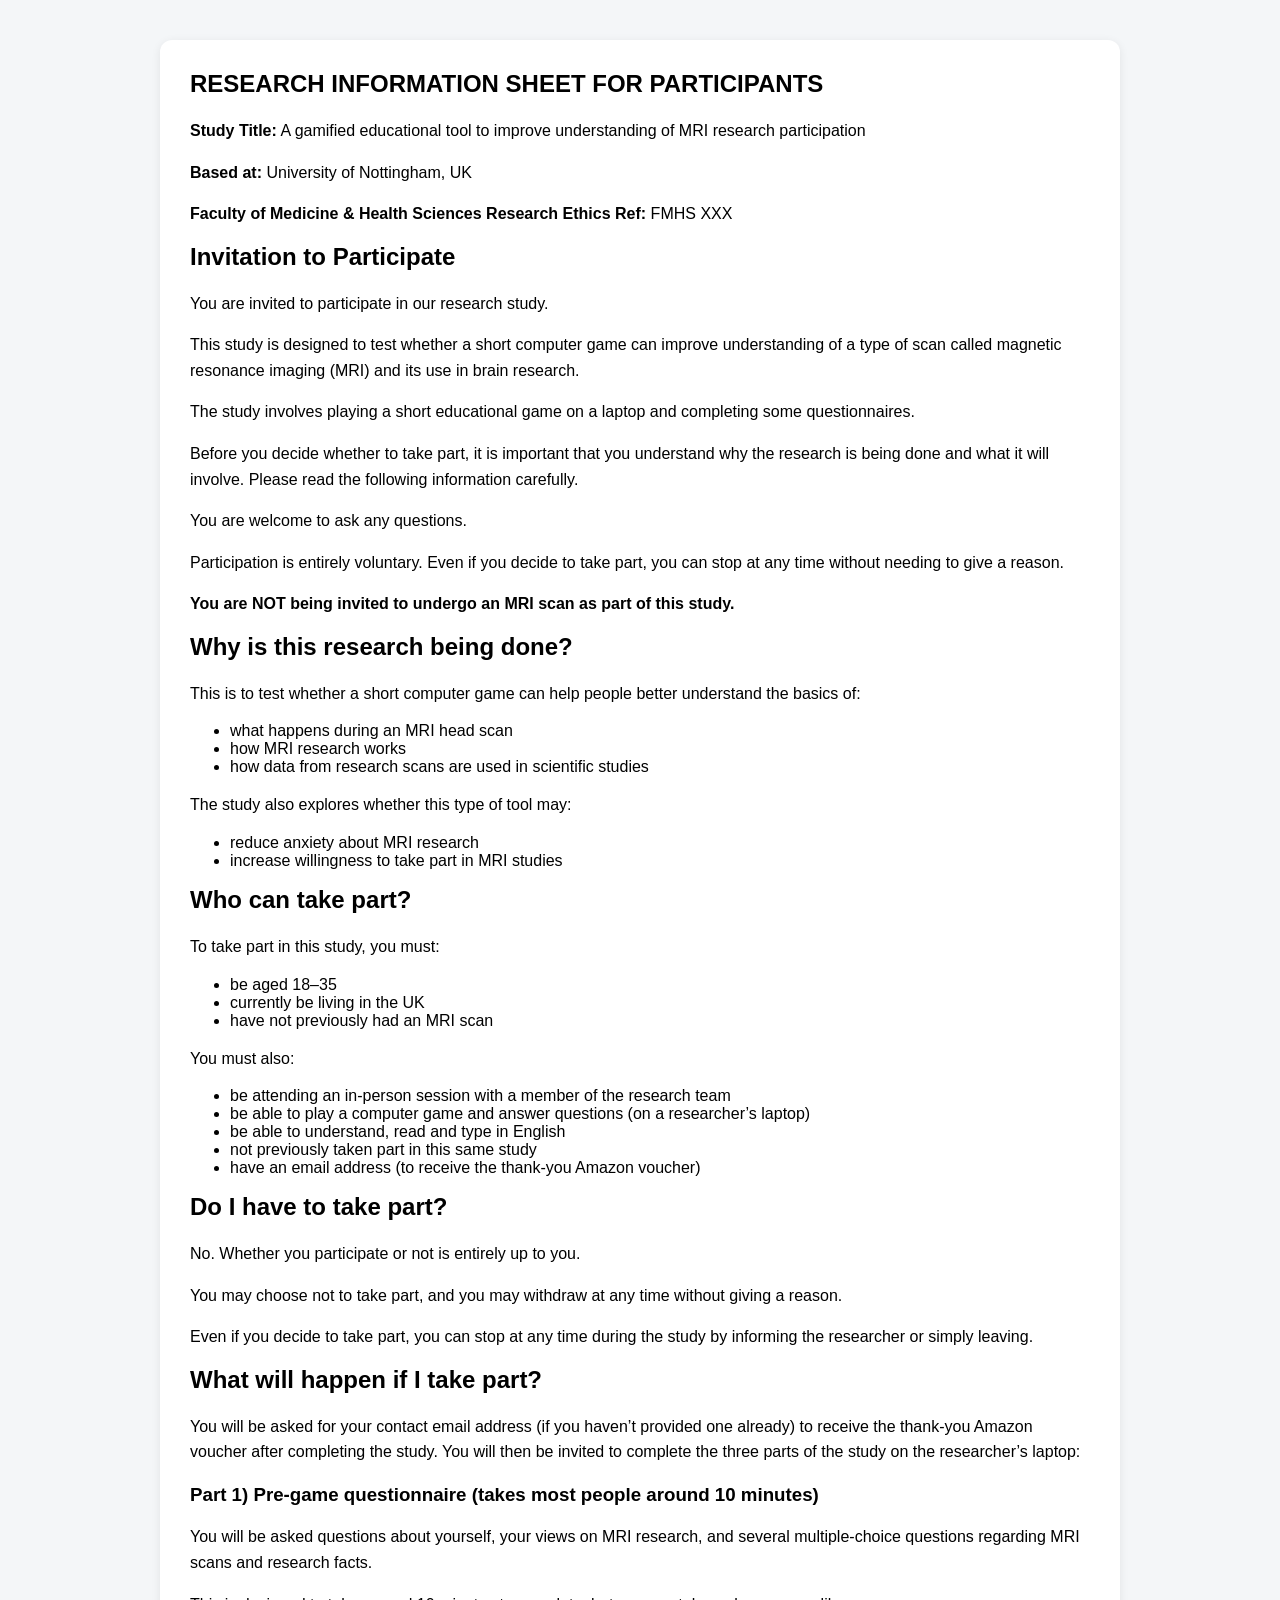
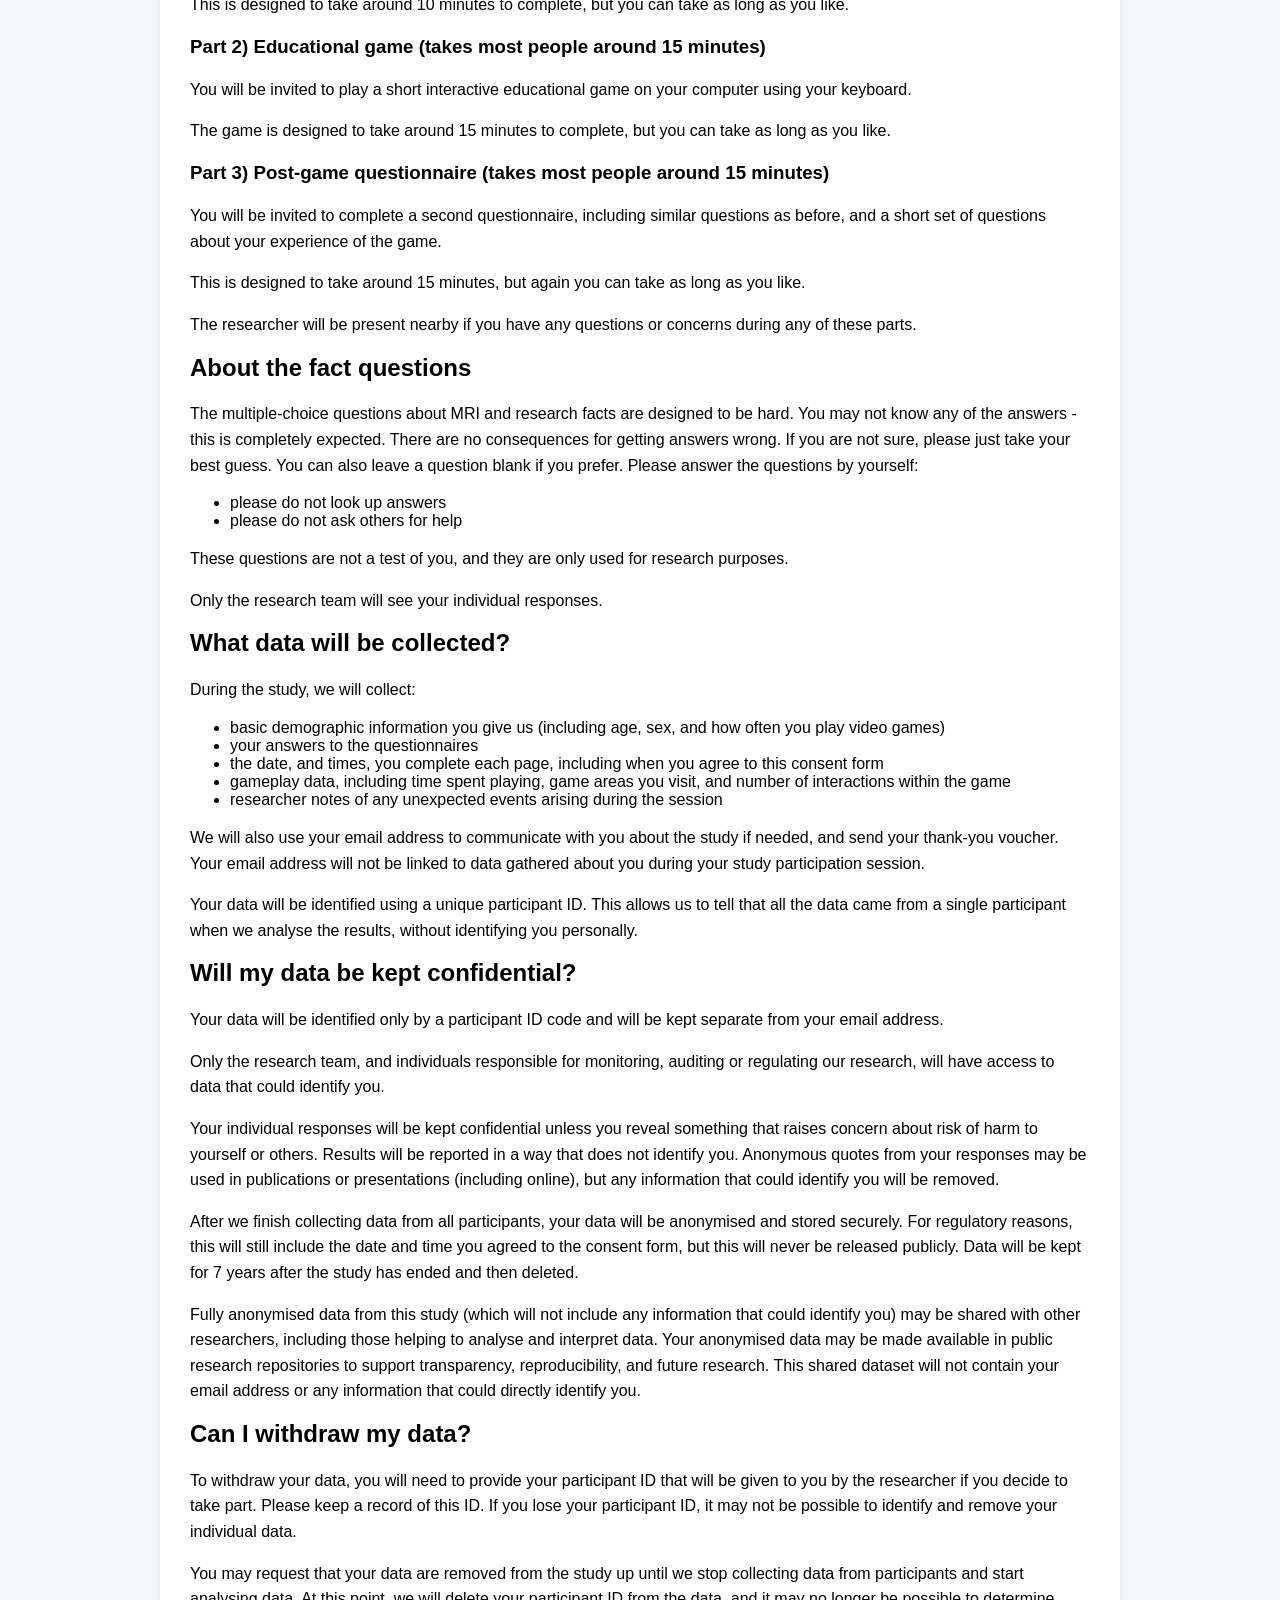
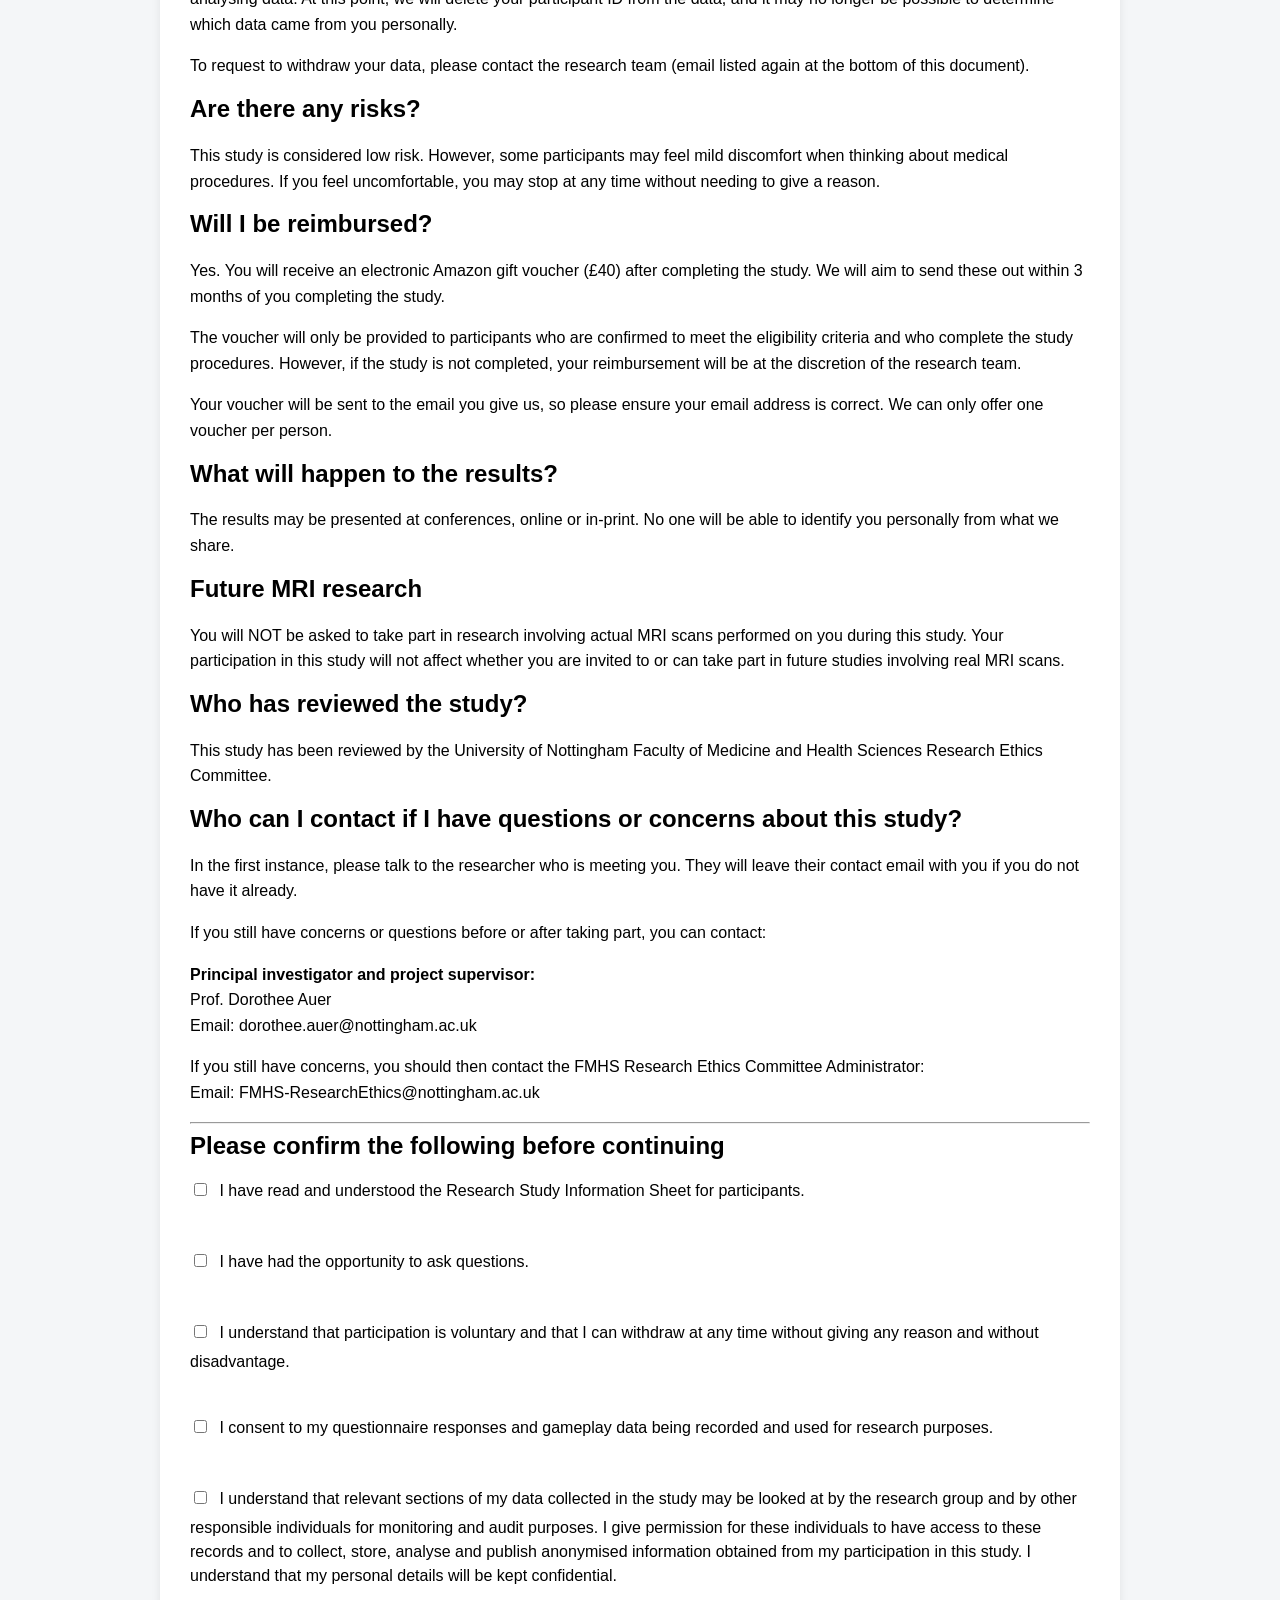
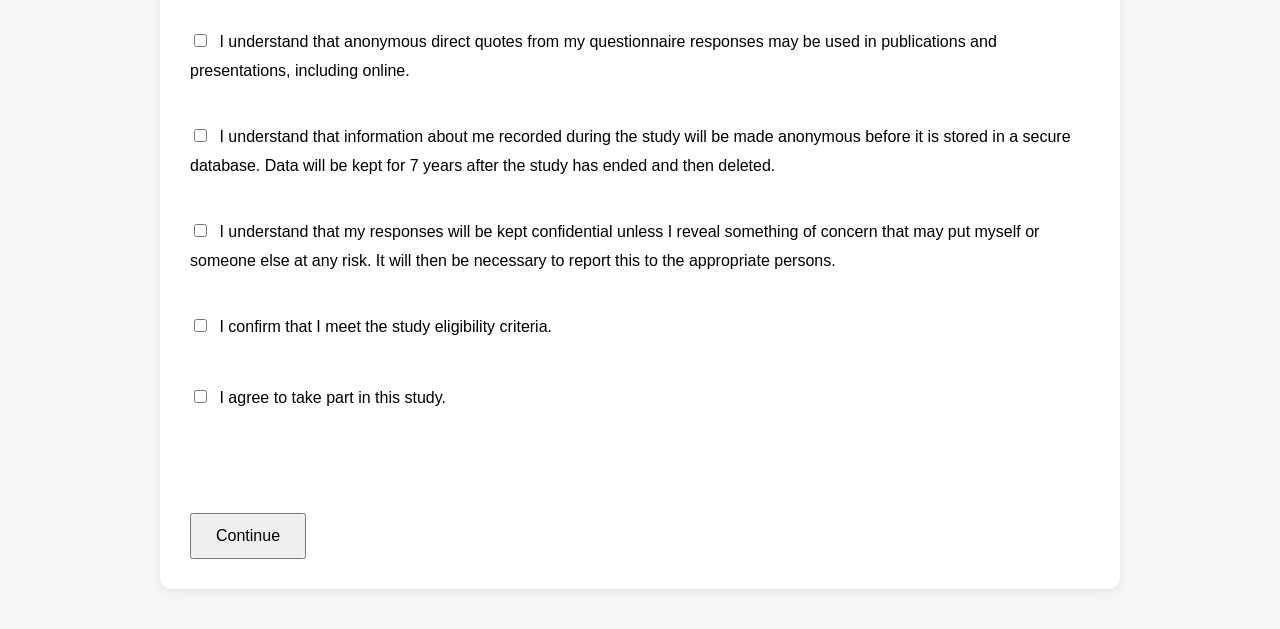
==== page2_consent.html @ d24b7938 "Add files via upload" ====
<!DOCTYPE html>
<html>
<head>
  <script src="demo-config.js"></script>
  <title>Consent Form</title>
  <link rel="stylesheet" href="styles.css">
</head>
<body>

<div class="container">

<h2>RESEARCH INFORMATION SHEET FOR PARTICIPANTS</h2>

<p><strong>Study Title:</strong> A gamified educational tool to improve understanding of MRI research participation</p>
<p><strong>Based at:</strong> University of Nottingham, UK</p>
<p><strong>Faculty of Medicine & Health Sciences Research Ethics Ref:</strong> FMHS XXX</p>

<h2>Invitation to Participate</h2>

<p>You are invited to participate in our research study.</p>

<p>This study is designed to test whether a short computer game can improve understanding of a type of scan called magnetic resonance imaging (MRI) and its use in brain research.</p>

<p>The study involves playing a short educational game on a laptop and completing some questionnaires.</p>

<p>Before you decide whether to take part, it is important that you understand why the research is being done and what it will involve. Please read the following information carefully.</p>

<p>You are welcome to ask any questions.</p>

<p>Participation is entirely voluntary. Even if you decide to take part, you can stop at any time without needing to give a reason.</p>

<p><strong>You are NOT being invited to undergo an MRI scan as part of this study.</strong></p>

<h2>Why is this research being done?</h2>

<p>This is to test whether a short computer game can help people better understand the basics of:</p>

<ul>
  <li>what happens during an MRI head scan</li>
  <li>how MRI research works</li>
  <li>how data from research scans are used in scientific studies</li>
</ul>

<p>The study also explores whether this type of tool may:</p>

<ul>
  <li>reduce anxiety about MRI research</li>
  <li>increase willingness to take part in MRI studies</li>
</ul>

<h2>Who can take part?</h2>

<p>To take part in this study, you must:</p>

<ul>
  <li>be aged 18–35</li>
  <li>currently be living in the UK</li>
  <li>have not previously had an MRI scan</li>
</ul>

<p>You must also:</p>

<ul>
  <li>be attending an in-person session with a member of the research team</li>
  <li>be able to play a computer game and answer questions (on a researcher’s laptop)</li>
  <li>be able to understand, read and type in English</li>
  <li>not previously taken part in this same study</li>
  <li>have an email address (to receive the thank-you Amazon voucher)</li>
</ul>

<h2>Do I have to take part?</h2>

<p>No. Whether you participate or not is entirely up to you.</p>

<p>You may choose not to take part, and you may withdraw at any time without giving a reason.</p>

<p>Even if you decide to take part, you can stop at any time during the study by informing the researcher or simply leaving.</p>

<h2>What will happen if I take part?</h2>

<p>You will be asked for your contact email address (if you haven’t provided one already) to receive the thank-you Amazon voucher after completing the study. You will then be invited to complete the three parts of the study on the researcher’s laptop:</p>

<h3>Part 1) Pre-game questionnaire (takes most people around 10 minutes)</h3>

<p>You will be asked questions about yourself, your views on MRI research, and several multiple-choice questions regarding MRI scans and research facts.</p>

<p>This is designed to take around 10 minutes to complete, but you can take as long as you like.</p>

<h3>Part 2) Educational game (takes most people around 15 minutes)</h3>

<p>You will be invited to play a short interactive educational game on your computer using your keyboard.</p>

<p>The game is designed to take around 15 minutes to complete, but you can take as long as you like.</p>

<h3>Part 3) Post-game questionnaire (takes most people around 15 minutes)</h3>

<p>You will be invited to complete a second questionnaire, including similar questions as before, and a short set of questions about your experience of the game.</p>

<p>This is designed to take around 15 minutes, but again you can take as long as you like.</p>

<p>The researcher will be present nearby if you have any questions or concerns during any of these parts.</p>

<h2>About the fact questions</h2>

<p>The multiple-choice questions about MRI and research facts are designed to be hard. You may not know any of the answers - this is completely expected. There are no consequences for getting answers wrong. If you are not sure, please just take your best guess. You can also leave a question blank if you prefer. Please answer the questions by yourself:</p>

<ul>
  <li>please do not look up answers</li>
  <li>please do not ask others for help</li>
</ul>

<p>These questions are not a test of you, and they are only used for research purposes.</p>

<p>Only the research team will see your individual responses.</p>

<h2>What data will be collected?</h2>

<p>During the study, we will collect:</p>

<ul>
  <li>basic demographic information you give us (including age, sex, and how often you play video games)</li>
  <li>your answers to the questionnaires</li>
  <li>the date, and times, you complete each page, including when you agree to this consent form</li>
  <li>gameplay data, including time spent playing, game areas you visit, and number of interactions within the game</li>
  <li>researcher notes of any unexpected events arising during the session</li>
</ul>

<p>We will also use your email address to communicate with you about the study if needed, and send your thank-you voucher. Your email address will not be linked to data gathered about you during your study participation session.</p>

<p>Your data will be identified using a unique participant ID. This allows us to tell that all the data came from a single participant when we analyse the results, without identifying you personally.</p>

<h2>Will my data be kept confidential?</h2>

<p>Your data will be identified only by a participant ID code and will be kept separate from your email address.</p>

<p>Only the research team, and individuals responsible for monitoring, auditing or regulating our research, will have access to data that could identify you.</p>

<p>Your individual responses will be kept confidential unless you reveal something that raises concern about risk of harm to yourself or others. Results will be reported in a way that does not identify you. Anonymous quotes from your responses may be used in publications or presentations (including online), but any information that could identify you will be removed.</p>

<p>After we finish collecting data from all participants, your data will be anonymised and stored securely. For regulatory reasons, this will still include the date and time you agreed to the consent form, but this will never be released publicly. Data will be kept for 7 years after the study has ended and then deleted.</p>

<p>Fully anonymised data from this study (which will not include any information that could identify you) may be shared with other researchers, including those helping to analyse and interpret data. Your anonymised data may be made available in public research repositories to support transparency, reproducibility, and future research. This shared dataset will not contain your email address or any information that could directly identify you.</p>

<h2>Can I withdraw my data?</h2>

<p>To withdraw your data, you will need to provide your participant ID that will be given to you by the researcher if you decide to take part. Please keep a record of this ID. If you lose your participant ID, it may not be possible to identify and remove your individual data.</p>

<p>You may request that your data are removed from the study up until we stop collecting data from participants and start analysing data. At this point, we will delete your participant ID from the data, and it may no longer be possible to determine which data came from you personally.</p>

<p>To request to withdraw your data, please contact the research team (email listed again at the bottom of this document).</p>

<h2>Are there any risks?</h2>

<p>This study is considered low risk. However, some participants may feel mild discomfort when thinking about medical procedures. If you feel uncomfortable, you may stop at any time without needing to give a reason.</p>

<h2>Will I be reimbursed?</h2>

<p>Yes. You will receive an electronic Amazon gift voucher (£40) after completing the study. We will aim to send these out within 3 months of you completing the study.</p>

<p>The voucher will only be provided to participants who are confirmed to meet the eligibility criteria and who complete the study procedures. However, if the study is not completed, your reimbursement will be at the discretion of the research team.</p>

<p>Your voucher will be sent to the email you give us, so please ensure your email address is correct. We can only offer one voucher per person.</p>

<h2>What will happen to the results?</h2>

<p>The results may be presented at conferences, online or in-print. No one will be able to identify you personally from what we share.</p>

<h2>Future MRI research</h2>

<p>You will NOT be asked to take part in research involving actual MRI scans performed on you during this study. Your participation in this study will not affect whether you are invited to or can take part in future studies involving real MRI scans.</p>

<h2>Who has reviewed the study?</h2>

<p>This study has been reviewed by the University of Nottingham Faculty of Medicine and Health Sciences Research Ethics Committee.</p>

<h2>Who can I contact if I have questions or concerns about this study?</h2>

<p>In the first instance, please talk to the researcher who is meeting you. They will leave their contact email with you if you do not have it already.</p>

<p>If you still have concerns or questions before or after taking part, you can contact:</p>

<p><strong>Principal investigator and project supervisor:</strong><br>
Prof. Dorothee Auer<br>
Email: dorothee.auer@nottingham.ac.uk</p>

<p>If you still have concerns, you should then contact the FMHS Research Ethics Committee Administrator:<br>
Email: FMHS-ResearchEthics@nottingham.ac.uk</p>

<hr>

<h2>Please confirm the following before continuing</h2>

<label><input type="checkbox" class="consent-box"> I have read and understood the Research Study Information Sheet for participants.</label><br><br>
<label><input type="checkbox" class="consent-box"> I have had the opportunity to ask questions.</label><br><br>
<label><input type="checkbox" class="consent-box"> I understand that participation is voluntary and that I can withdraw at any time without giving any reason and without disadvantage.</label><br><br>
<label><input type="checkbox" class="consent-box"> I consent to my questionnaire responses and gameplay data being recorded and used for research purposes.</label><br><br>
<label><input type="checkbox" class="consent-box"> I understand that relevant sections of my data collected in the study may be looked at by the research group and by other responsible individuals for monitoring and audit purposes. I give permission for these individuals to have access to these records and to collect, store, analyse and publish anonymised information obtained from my participation in this study. I understand that my personal details will be kept confidential.</label><br><br>
<label><input type="checkbox" class="consent-box"> I understand that anonymous direct quotes from my questionnaire responses may be used in publications and presentations, including online.</label><br><br>
<label><input type="checkbox" class="consent-box"> I understand that information about me recorded during the study will be made anonymous before it is stored in a secure database. Data will be kept for 7 years after the study has ended and then deleted.</label><br><br>
<label><input type="checkbox" class="consent-box"> I understand that my responses will be kept confidential unless I reveal something of concern that may put myself or someone else at any risk. It will then be necessary to report this to the appropriate persons.</label><br><br>
<label><input type="checkbox" class="consent-box"> I confirm that I meet the study eligibility criteria.</label><br><br>
<label><input type="checkbox" class="consent-box"> I agree to take part in this study.</label><br><br>

<p id="error" style="color:red; min-height: 1.5em; margin-bottom: 16px;"></p>

<button onclick="continueNext()">Continue</button>

</div>

<script>
const consentBoxes = document.querySelectorAll(".consent-box");

consentBoxes.forEach(box => {
  box.addEventListener("change", () => {
    const allChecked = Array.from(consentBoxes).every(b => b.checked);
    if (allChecked) {
      document.getElementById("error").innerText = "";
    }
  });
});

async function continueNext() {
  const boxes = document.querySelectorAll(".consent-box");
  const allChecked = Array.from(boxes).every(box => box.checked);

  if (!allChecked) {
    document.getElementById("error").innerText =
      "Please read and confirm all statements before continuing. Please ask the researcher if you are not sure about anything.";
    return;
  }

  document.getElementById("error").innerText = "";

  let session = JSON.parse(localStorage.getItem("session")) || {};

  if (!session.session_uuid) {
    session.session_uuid = crypto.randomUUID();
  }

  session.participant_id = localStorage.getItem("participant_id");
  session.study_status = "consent_complete";
  session.consent = {
    completed: true,
    agreed_at: new Date().toISOString(),
    version: "v1"
  };

  localStorage.setItem("session", JSON.stringify(session));

  if (!DEMO_MODE) {
    await fetch("/save", {
      method: "POST",
      headers: {
        "Content-Type": "application/json"
      },
      body: JSON.stringify(session)
    });
  } else {
    console.log("Demo mode: step not saved.");
  }

  window.location.href = "page3_demographics.html";
}
</script>

</body>
</html>
---- styles.css ----
body {
  font-family: Arial, sans-serif;
  background: #F4F6F8;
  margin: 0;
  padding: 40px 20px;
  display: flex;
  justify-content: center;
}

.container {
  background: white;
  max-width: 900px;
  width: 100%;
  padding: 30px;
  border-radius: 12px;
  box-shadow: 0 2px 10px rgba(0, 0, 0, 0.08);
}

h1, h2 {
  margin-top: 0;
}

p {
  line-height: 1.6;
}

label {
  display: block;
  line-height: 1.5;
  margin-bottom: 6px;
}

button {
  padding: 12px 24px;
  font-size: 16px;
  cursor: pointer;
}

input,
select {
  padding: 8px;
  font-size: 16px;
  margin-top: 4px;
  margin-bottom: 12px;
  width: 100%;
  max-width: 400px;
  box-sizing: border-box;
}

textarea {
  padding: 8px;
  font-size: 16px;
  margin-top: 4px;
  margin-bottom: 12px;
  width: 100%;
  max-width: 100%;
  box-sizing: border-box;
  resize: vertical;
}

#error {
  color: red;
  min-height: 1.5em;
  margin-bottom: 16px;
}

input[type="radio"],
input[type="checkbox"] {
  width: auto;
  max-width: none;
  margin-right: 8px;
}
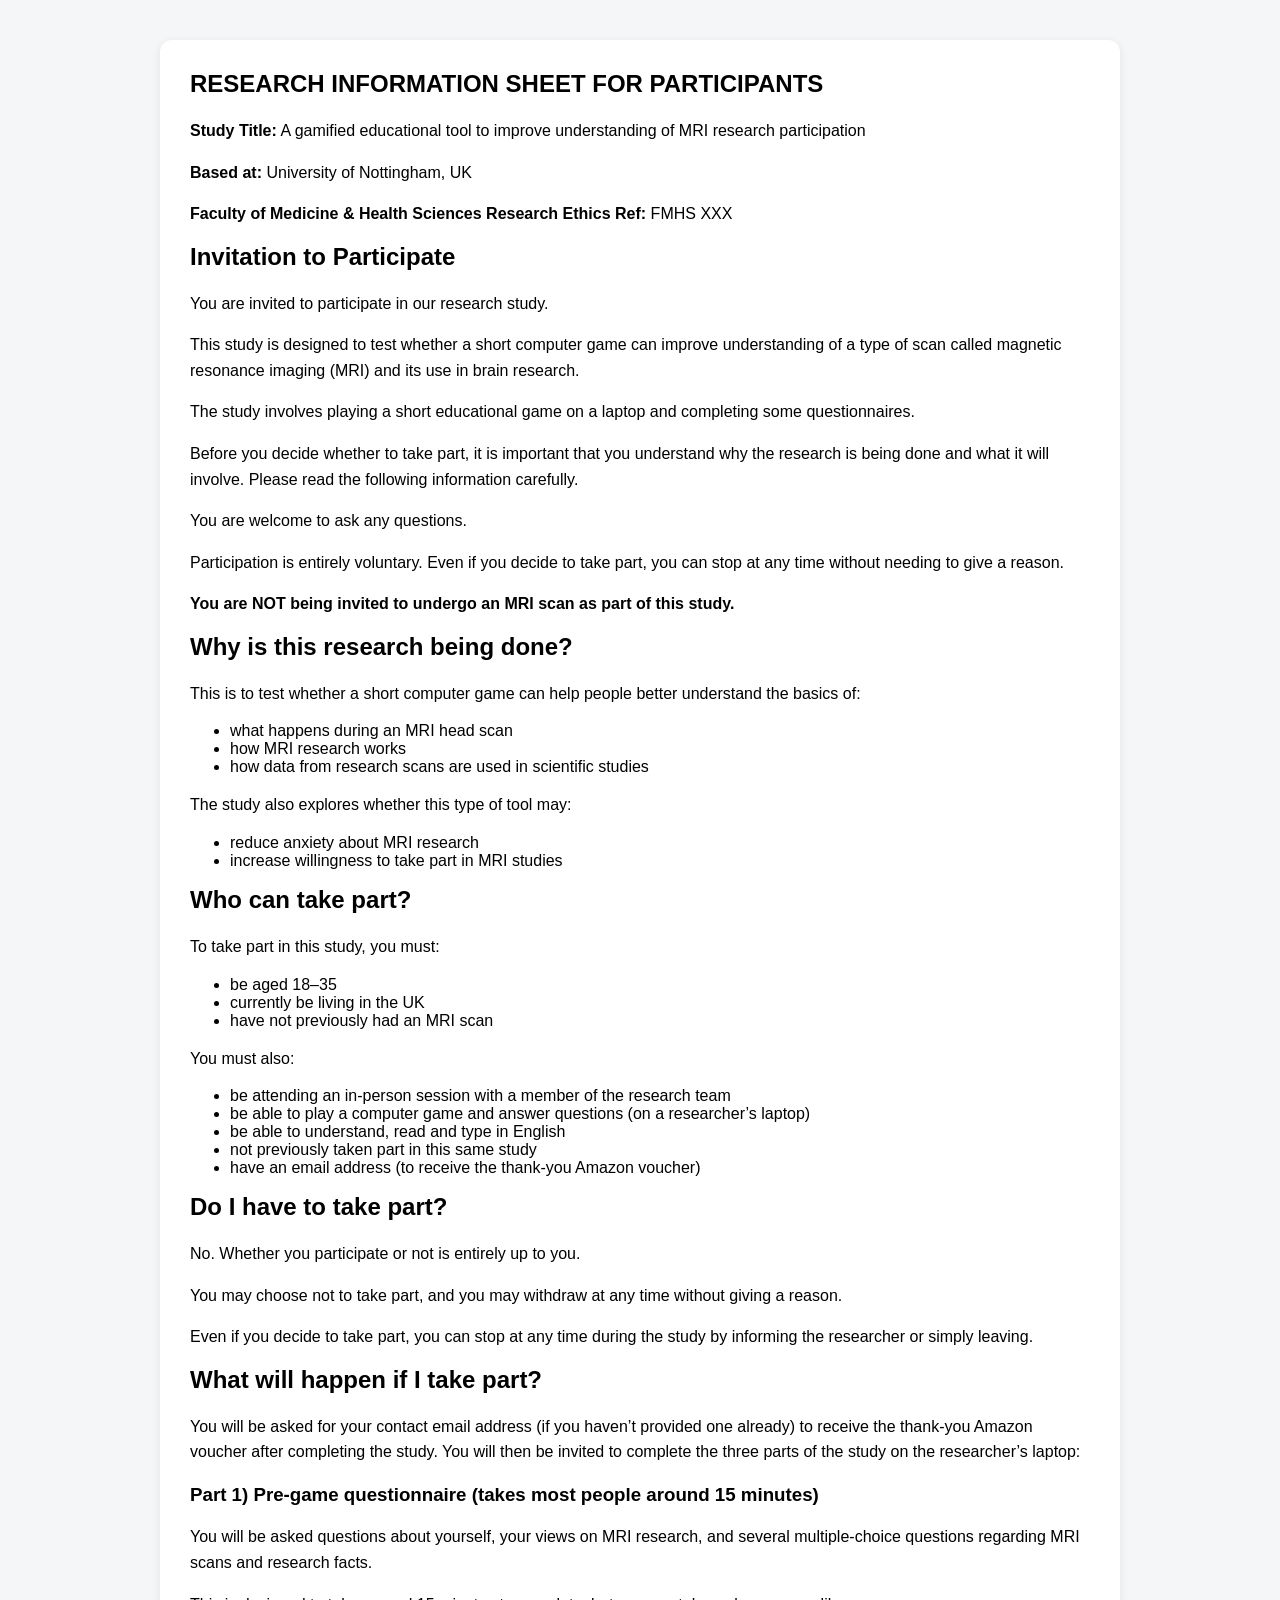
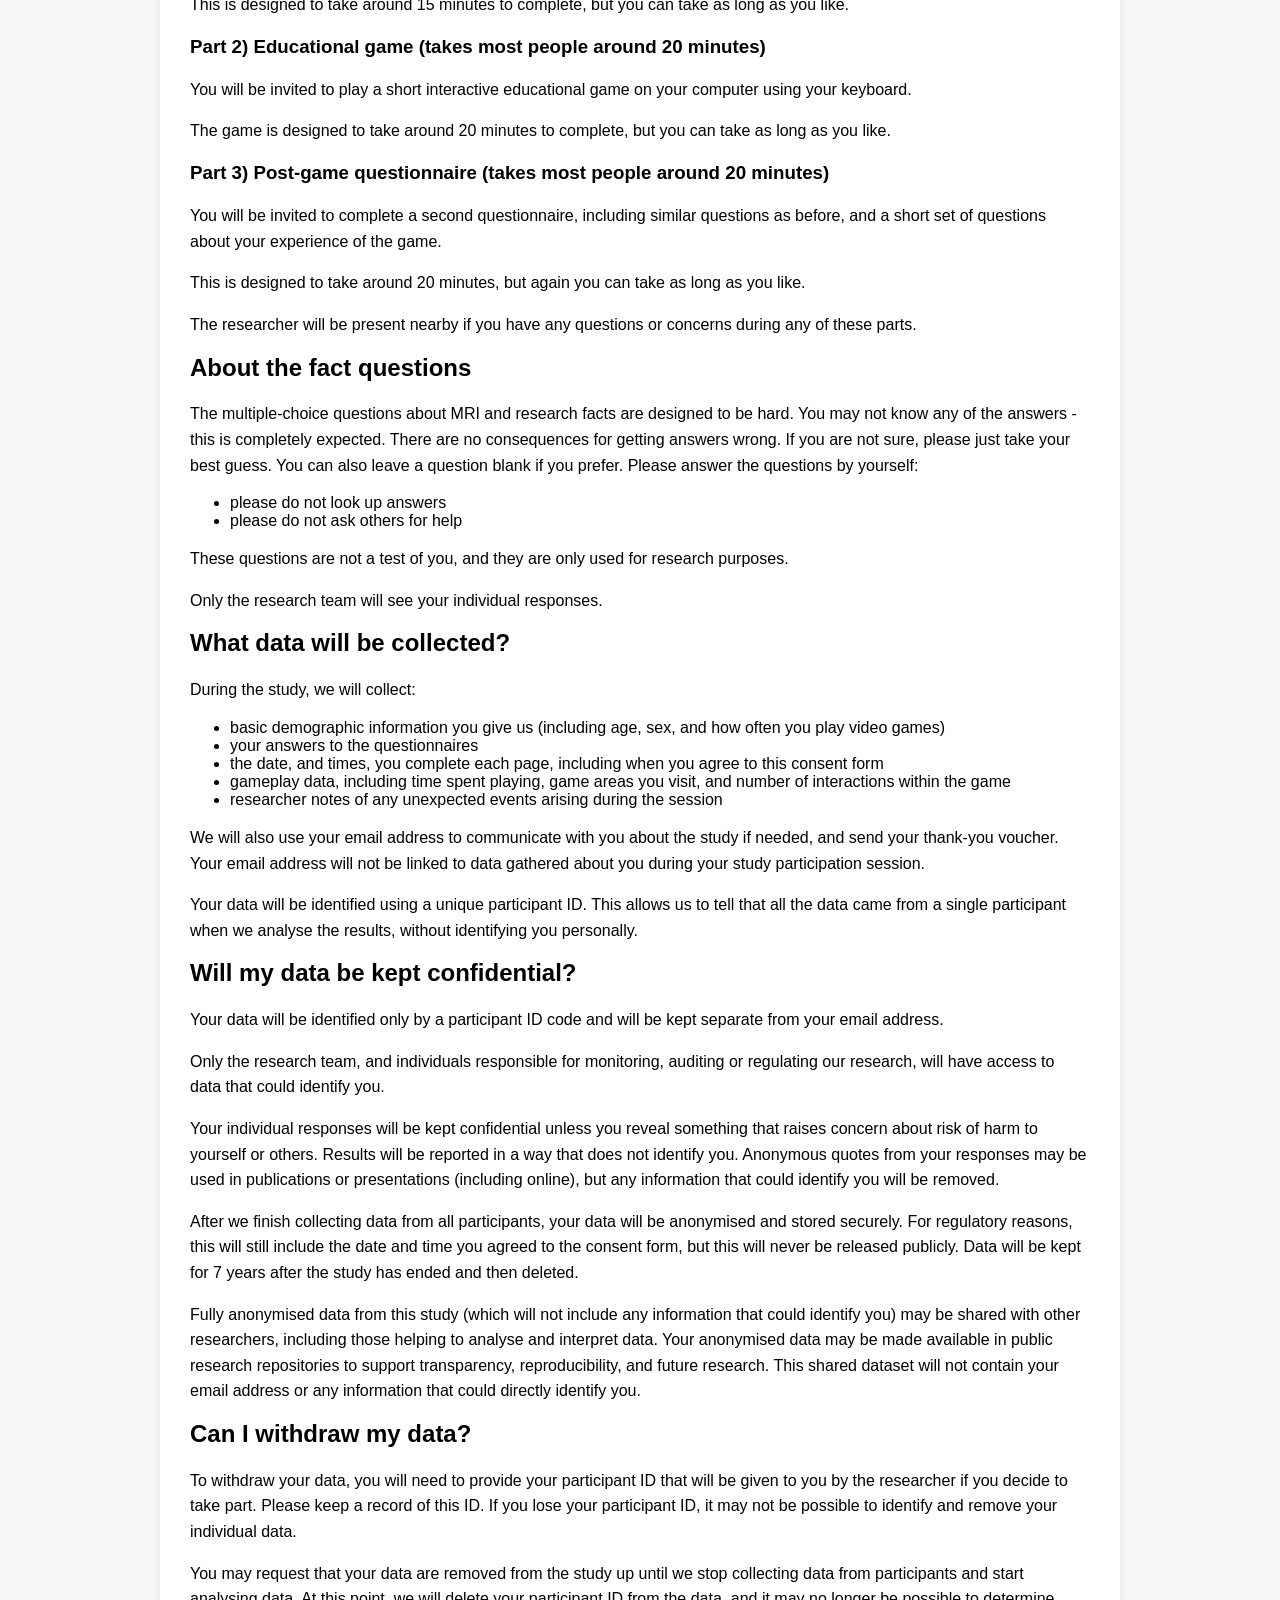
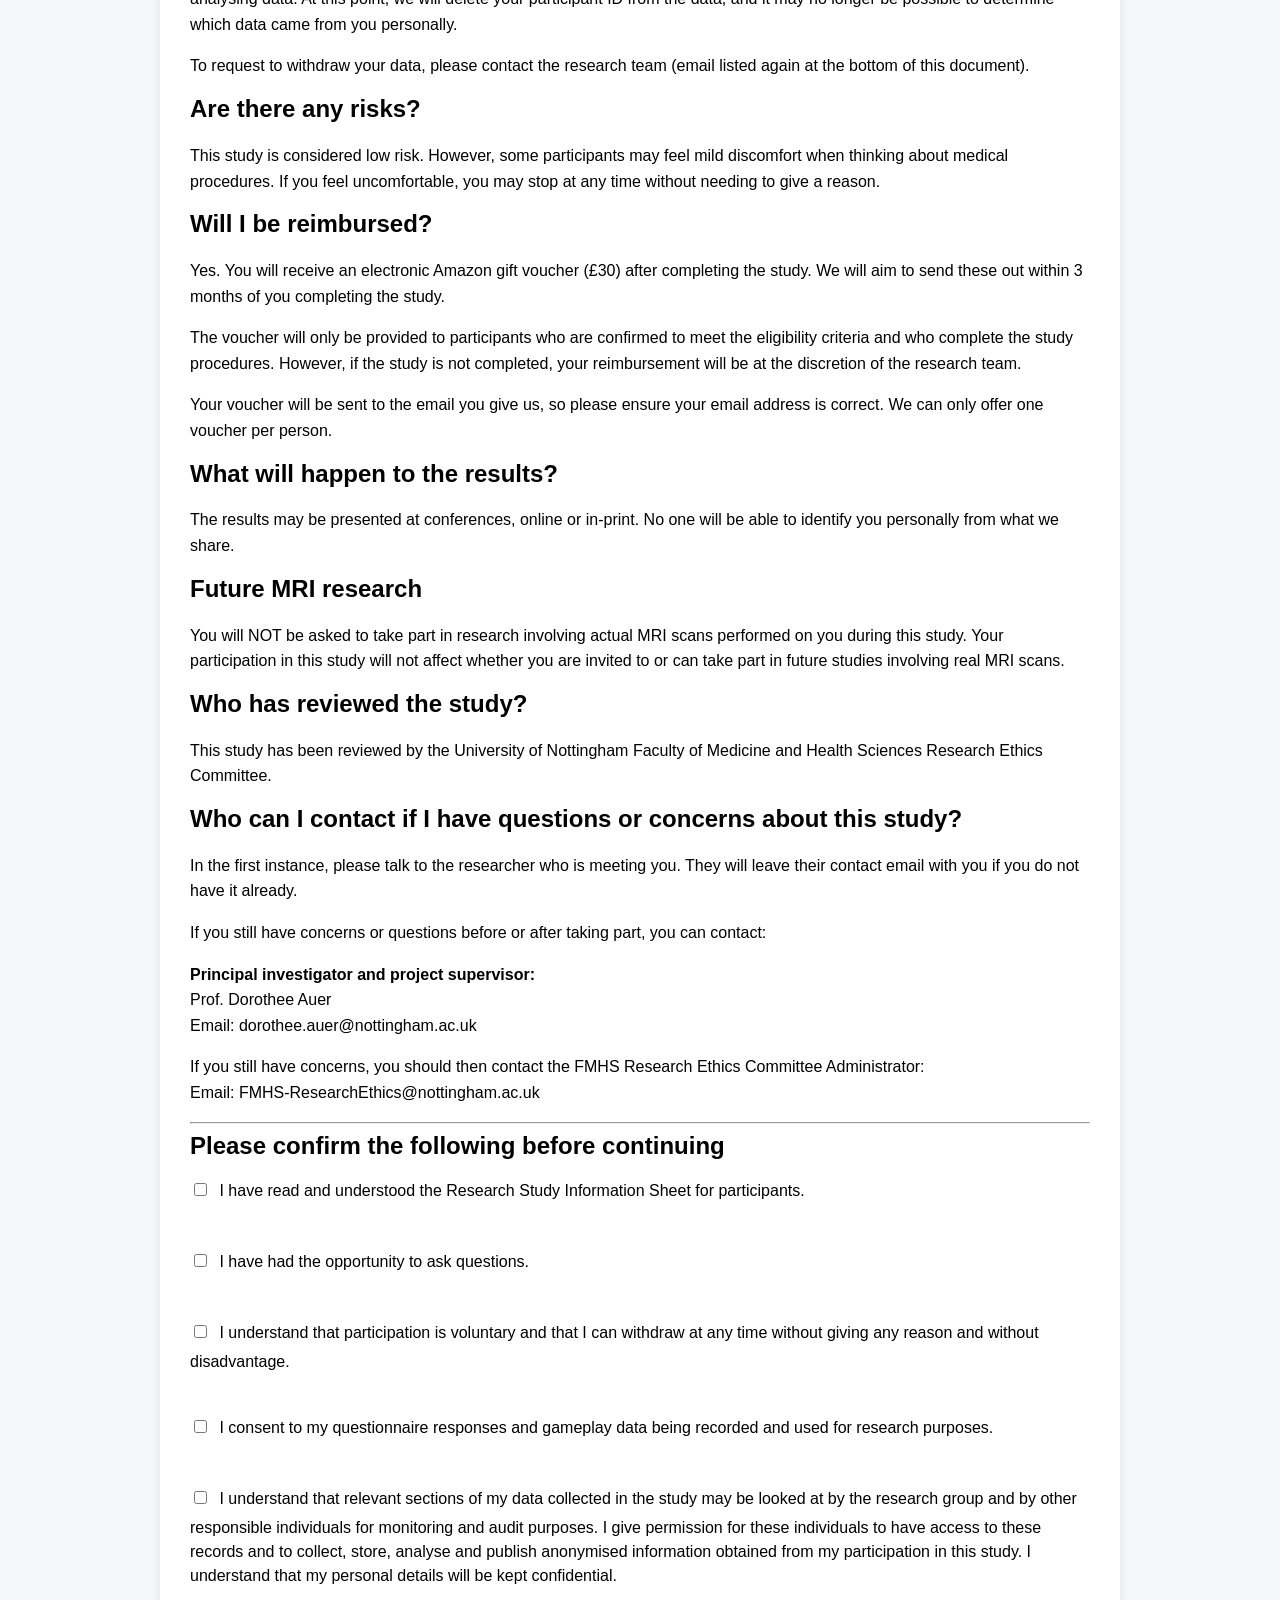
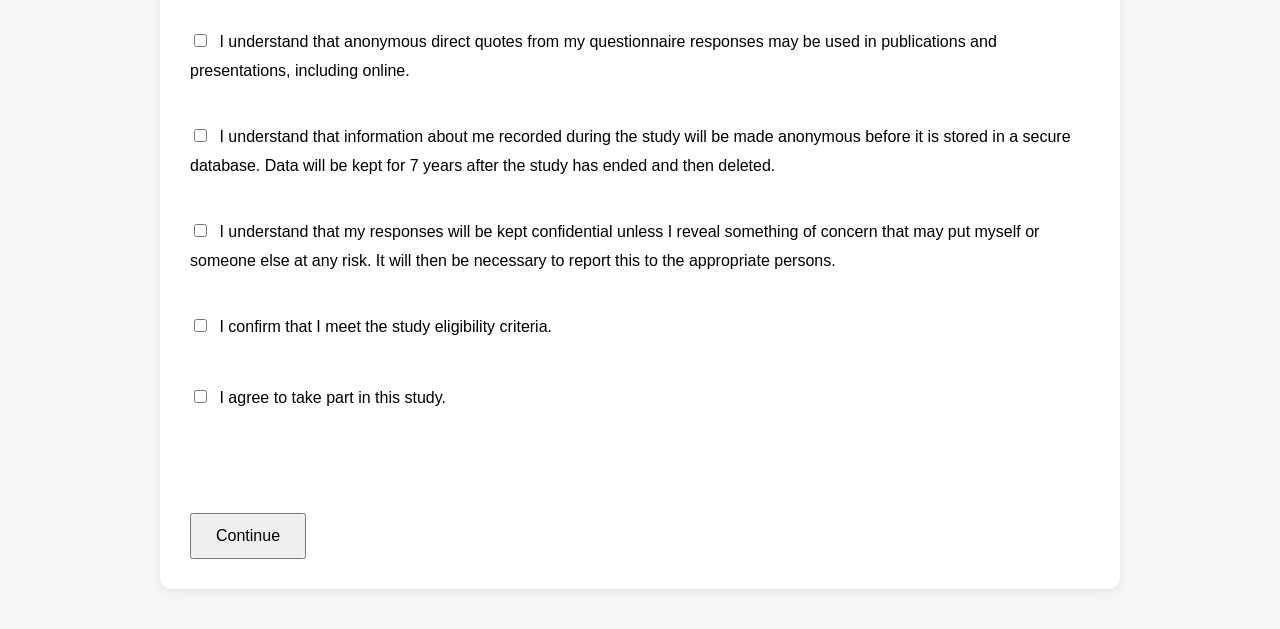
==== commit fd220fdd: "Updated consent form" ====
--- a/page2_consent.html
+++ b/page2_consent.html
@@ -80,23 +80,23 @@
 
 <p>You will be asked for your contact email address (if you haven’t provided one already) to receive the thank-you Amazon voucher after completing the study. You will then be invited to complete the three parts of the study on the researcher’s laptop:</p>
 
-<h3>Part 1) Pre-game questionnaire (takes most people around 10 minutes)</h3>
+<h3>Part 1) Pre-game questionnaire (takes most people around 15 minutes)</h3>
 
 <p>You will be asked questions about yourself, your views on MRI research, and several multiple-choice questions regarding MRI scans and research facts.</p>
 
-<p>This is designed to take around 10 minutes to complete, but you can take as long as you like.</p>
-
-<h3>Part 2) Educational game (takes most people around 15 minutes)</h3>
+<p>This is designed to take around 15 minutes to complete, but you can take as long as you like.</p>
+
+<h3>Part 2) Educational game (takes most people around 20 minutes)</h3>
 
 <p>You will be invited to play a short interactive educational game on your computer using your keyboard.</p>
 
-<p>The game is designed to take around 15 minutes to complete, but you can take as long as you like.</p>
-
-<h3>Part 3) Post-game questionnaire (takes most people around 15 minutes)</h3>
+<p>The game is designed to take around 20 minutes to complete, but you can take as long as you like.</p>
+
+<h3>Part 3) Post-game questionnaire (takes most people around 20 minutes)</h3>
 
 <p>You will be invited to complete a second questionnaire, including similar questions as before, and a short set of questions about your experience of the game.</p>
 
-<p>This is designed to take around 15 minutes, but again you can take as long as you like.</p>
+<p>This is designed to take around 20 minutes, but again you can take as long as you like.</p>
 
 <p>The researcher will be present nearby if you have any questions or concerns during any of these parts.</p>
 
@@ -155,7 +155,7 @@
 
 <h2>Will I be reimbursed?</h2>
 
-<p>Yes. You will receive an electronic Amazon gift voucher (£40) after completing the study. We will aim to send these out within 3 months of you completing the study.</p>
+<p>Yes. You will receive an electronic Amazon gift voucher (£30) after completing the study. We will aim to send these out within 3 months of you completing the study.</p>
 
 <p>The voucher will only be provided to participants who are confirmed to meet the eligibility criteria and who complete the study procedures. However, if the study is not completed, your reimbursement will be at the discretion of the research team.</p>
 
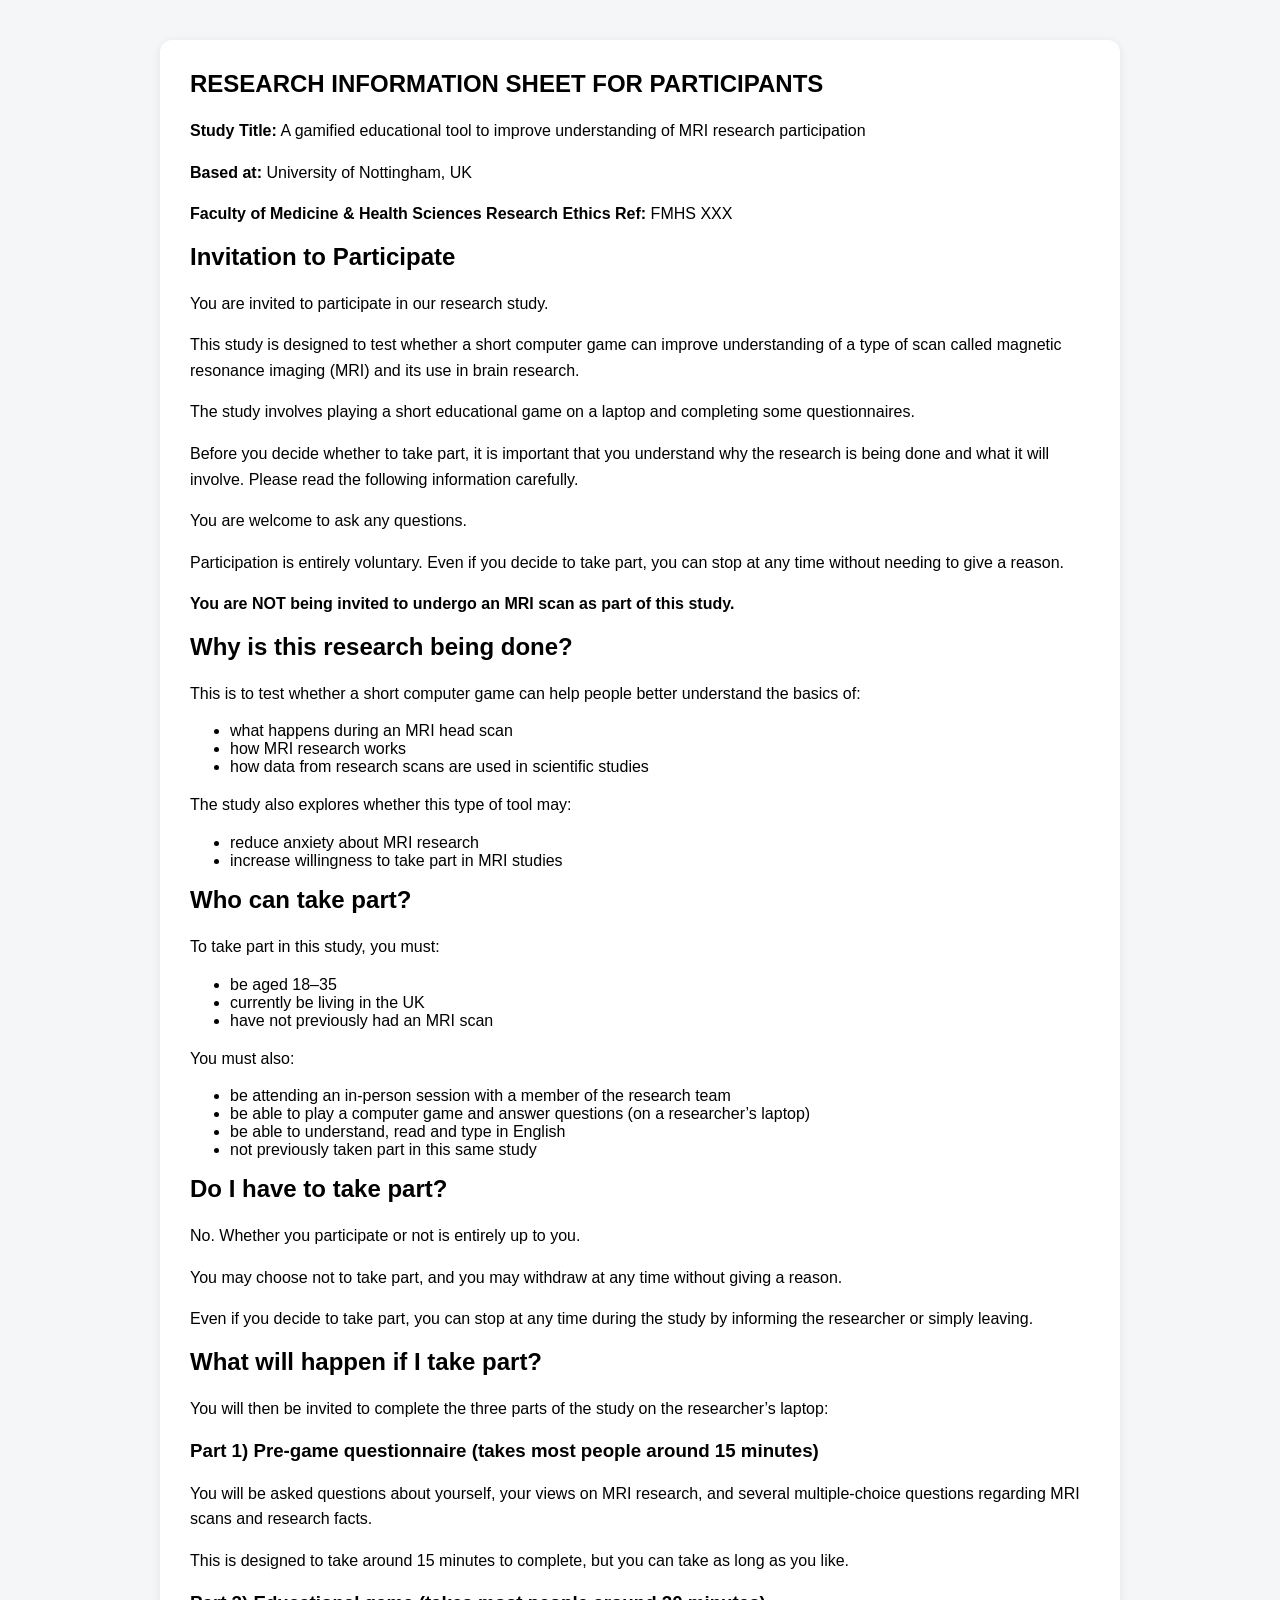
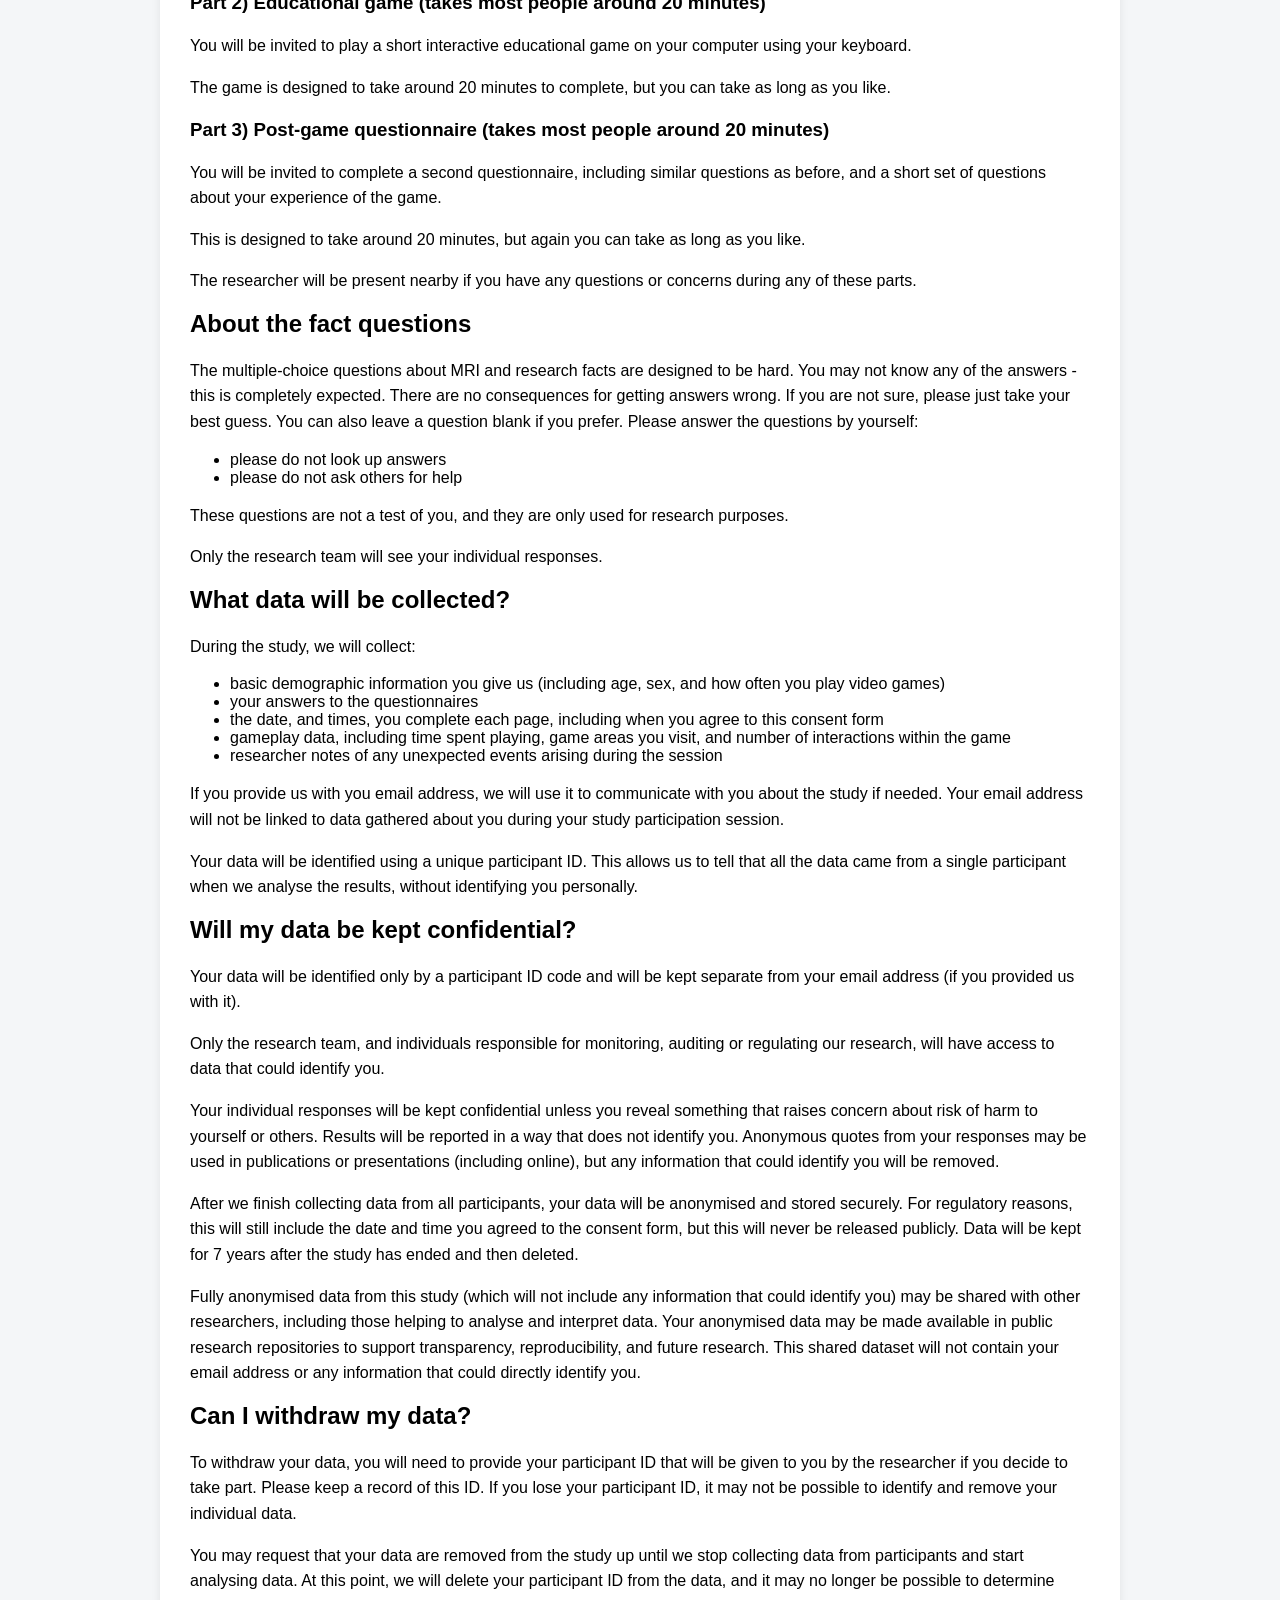
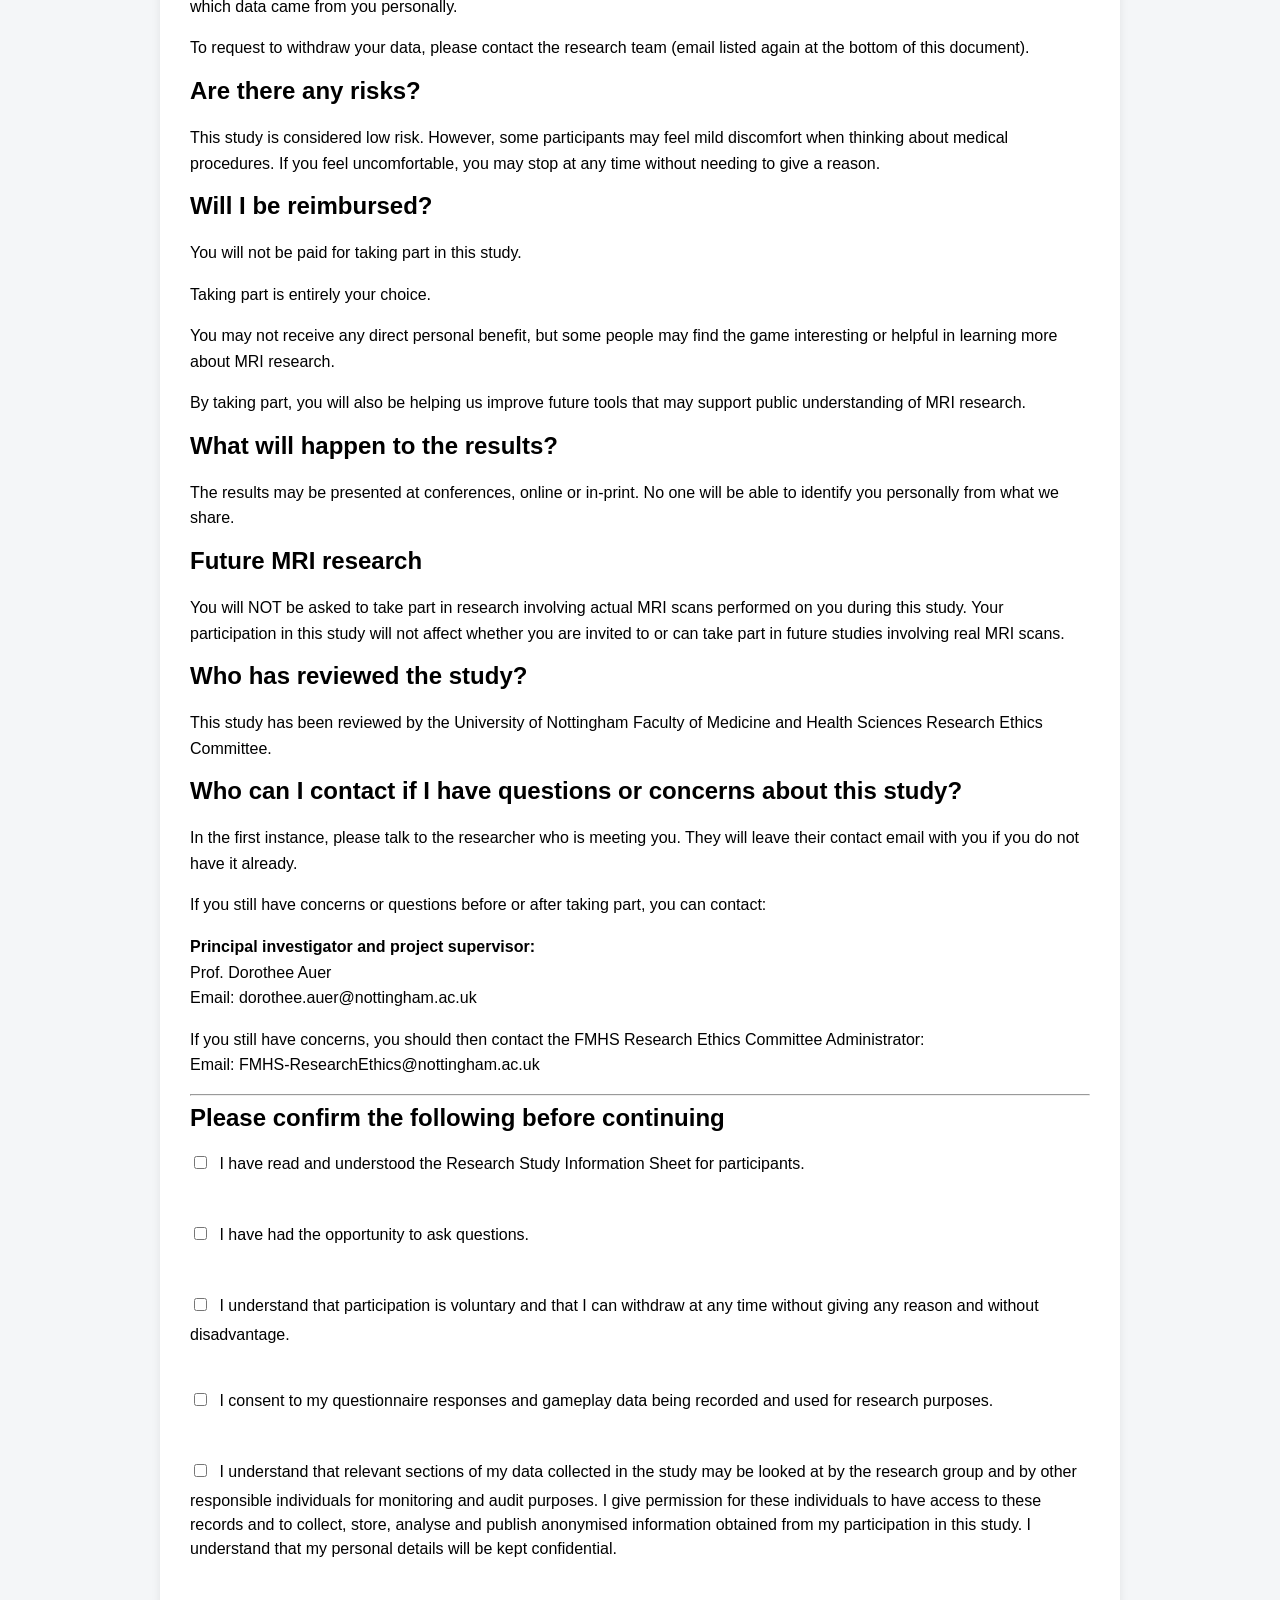
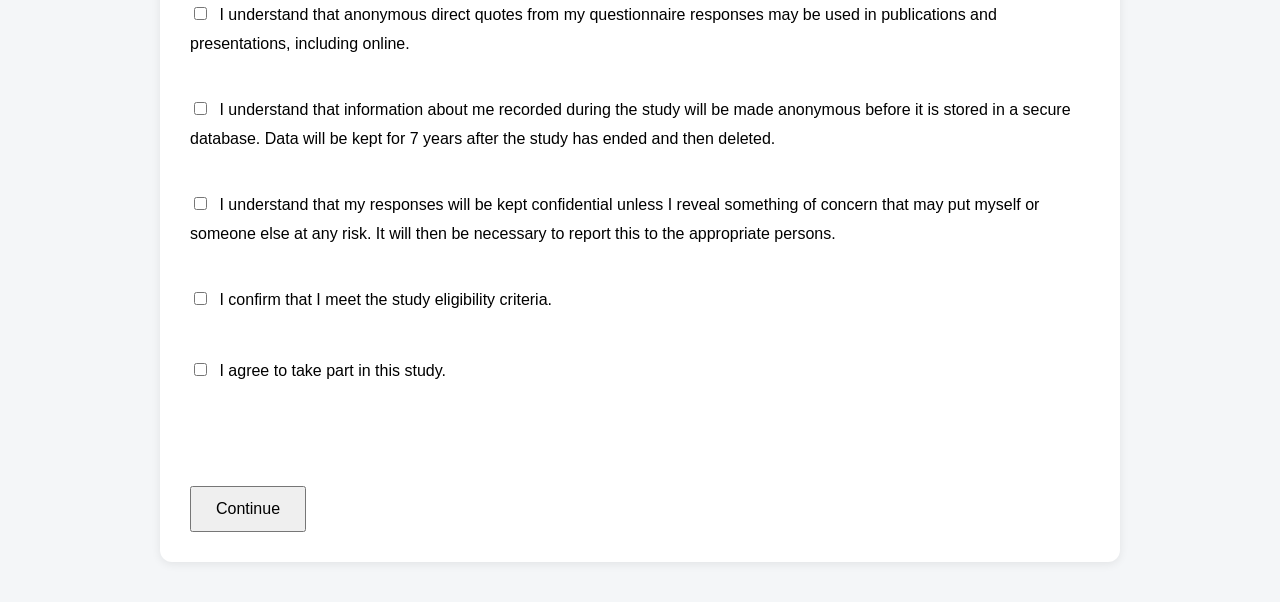
==== commit 928ea8e0: "Updated consent wording" ====
--- a/page2_consent.html
+++ b/page2_consent.html
@@ -65,7 +65,6 @@
   <li>be able to play a computer game and answer questions (on a researcher’s laptop)</li>
   <li>be able to understand, read and type in English</li>
   <li>not previously taken part in this same study</li>
-  <li>have an email address (to receive the thank-you Amazon voucher)</li>
 </ul>
 
 <h2>Do I have to take part?</h2>
@@ -78,7 +77,7 @@
 
 <h2>What will happen if I take part?</h2>
 
-<p>You will be asked for your contact email address (if you haven’t provided one already) to receive the thank-you Amazon voucher after completing the study. You will then be invited to complete the three parts of the study on the researcher’s laptop:</p>
+<p>You will then be invited to complete the three parts of the study on the researcher’s laptop:</p>
 
 <h3>Part 1) Pre-game questionnaire (takes most people around 15 minutes)</h3>
 
@@ -125,13 +124,13 @@
   <li>researcher notes of any unexpected events arising during the session</li>
 </ul>
 
-<p>We will also use your email address to communicate with you about the study if needed, and send your thank-you voucher. Your email address will not be linked to data gathered about you during your study participation session.</p>
+<p>If you provide us with you email address, we will use it to communicate with you about the study if needed. Your email address will not be linked to data gathered about you during your study participation session.</p>
 
 <p>Your data will be identified using a unique participant ID. This allows us to tell that all the data came from a single participant when we analyse the results, without identifying you personally.</p>
 
 <h2>Will my data be kept confidential?</h2>
 
-<p>Your data will be identified only by a participant ID code and will be kept separate from your email address.</p>
+<p>Your data will be identified only by a participant ID code and will be kept separate from your email address (if you provided us with it).</p>
 
 <p>Only the research team, and individuals responsible for monitoring, auditing or regulating our research, will have access to data that could identify you.</p>
 
@@ -155,11 +154,10 @@
 
 <h2>Will I be reimbursed?</h2>
 
-<p>Yes. You will receive an electronic Amazon gift voucher (£30) after completing the study. We will aim to send these out within 3 months of you completing the study.</p>
-
-<p>The voucher will only be provided to participants who are confirmed to meet the eligibility criteria and who complete the study procedures. However, if the study is not completed, your reimbursement will be at the discretion of the research team.</p>
-
-<p>Your voucher will be sent to the email you give us, so please ensure your email address is correct. We can only offer one voucher per person.</p>
+<p>You will not be paid for taking part in this study.</p>
+<p>Taking part is entirely your choice.</p>
+<p>You may not receive any direct personal benefit, but some people may find the game interesting or helpful in learning more about MRI research.</p>
+<p>By taking part, you will also be helping us improve future tools that may support public understanding of MRI research.</p>
 
 <h2>What will happen to the results?</h2>
 
